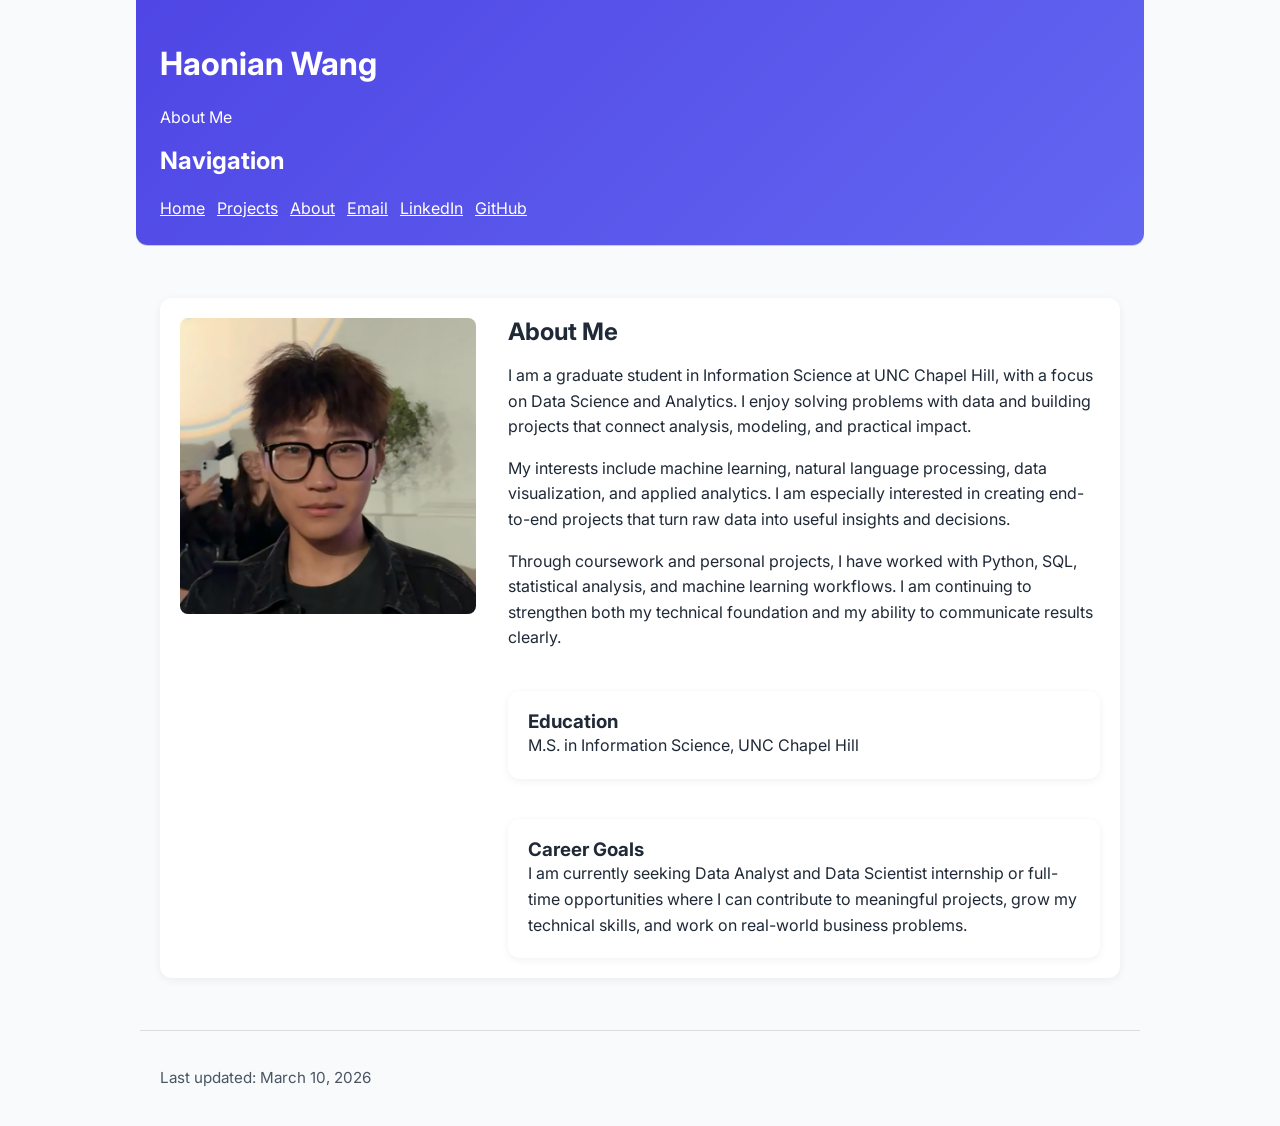
==== about.html @ 11d01f4a "Add files via upload" ====
<!doctype html>
<html lang="en">
<head>
  <meta charset="utf-8">
  <meta name="viewport" content="width=device-width, initial-scale=1">
  <title>Haonian Wang | About</title>
  <link rel="stylesheet" href="styles.css">
  <link rel="preconnect" href="https://fonts.googleapis.com">
  <link rel="preconnect" href="https://fonts.gstatic.com" crossorigin>
  <link href="https://fonts.googleapis.com/css2?family=Inter:wght@400;600;700&display=swap" rel="stylesheet">
</head>

<body>
<header>
  <h1>Haonian Wang</h1>
  <p>About Me</p>

  <nav aria-label="Site navigation">
    <h2>Navigation</h2>
    <ul class="nav-links">
      <li><a href="index.html">Home</a></li>
      <li><a href="projects.html">Projects</a></li>
      <li><a href="about.html">About</a></li>
      <li><a href="mailto:frankwhn0227@outlook.com">Email</a></li>
      <li>
        <a href="https://www.linkedin.com/in/haonian-wang-465636354"
           target="_blank"
           rel="noopener">
          LinkedIn
        </a>
      </li>
      <li><a href="https://github.com/Havent-seen" target="_blank" rel="noopener">GitHub</a></li>
    </ul>
  </nav>
</header>

<main>
  <section id="about-page">
    <div class="about-image">
      <img src="profile.jpg" alt="Portrait of Haonian Wang">
    </div>

    <div class="about-content">
      <h2>About Me</h2>
      <p>
        I am a graduate student in Information Science at UNC Chapel Hill, with a focus on Data Science and Analytics.
        I enjoy solving problems with data and building projects that connect analysis, modeling, and practical impact.
      </p>

      <p>
        My interests include machine learning, natural language processing, data visualization, and applied analytics.
        I am especially interested in creating end-to-end projects that turn raw data into useful insights and decisions.
      </p>

      <p>
        Through coursework and personal projects, I have worked with Python, SQL, statistical analysis, and machine learning workflows.
        I am continuing to strengthen both my technical foundation and my ability to communicate results clearly.
      </p>

      <section>
        <h3>Education</h3>
        <p>
          M.S. in Information Science, UNC Chapel Hill
        </p>
      </section>

      <section>
        <h3>Career Goals</h3>
        <p>
          I am currently seeking Data Analyst and Data Scientist internship or full-time opportunities where I can contribute
          to meaningful projects, grow my technical skills, and work on real-world business problems.
        </p>
      </section>
    </div>
  </section>
</main>

<footer>
  <p>Last updated: <time datetime="2026-03-10">March 10, 2026</time></p>
</footer>
</body>
</html>
---- styles.css ----
body {
  margin: 0;
  padding: 0;
  font-family: "Inter", system-ui, -apple-system, "Segoe UI", Roboto, Arial, sans-serif;
  line-height: 1.6;
  background-color: #f8fafc;
  color: #1f2937;
}

header,
main,
footer {
  max-width: 960px;
  margin: 0 auto;
  padding: 1.25rem;
}

header {
  border-bottom: 1px solid #ccc;
  padding: 1.5rem;
  background: linear-gradient(135deg, #4f46e5, #6366f1);
  color: #ffffff;
  border-radius: 0 0 0.75rem 0.75rem;
}

header h1,
header p,
header a {
  color: #ffffff;
}


.subtitle {
  margin-top: 0.25rem;
  color: #e5e7eb;
}

section {
  margin-top: 1.5rem;
  background-color: #ffffff;
  padding: 1.25rem;
  border-radius: 0.75rem;
  box-shadow: 0 2px 8px rgba(0, 0, 0, 0.06);
}

h1,
h2,
h3 {
  line-height: 1.2;
}

h2 {
  margin-top: 0;
}

ul, ol {
  padding-left: 1.25rem;
}

a {
  color: inherit;
}

a:focus {
  outline: 2px solid #111827;
  outline-offset: 2px;
}

footer {
  border-top: 1px solid #ddd;
  margin-top: 2rem;
  color: #4b5563;
  font-size: 0.95rem;
}

#hero img {
  max-width: 320px;
  width: 100%;
  height: auto;
  display: block;
  margin: 2rem auto;
  border-radius: 0.75rem;
  filter: grayscale(15%);
}

#hero {
  position: relative;
  text-align: center;
}

.hero-text {
  position: absolute;
  bottom: 1.5rem;
  left: 50%;
  transform: translateX(-50%);
  color: #ffffff;
  background: rgba(0, 0, 0, 0.55);
  padding: 0.75rem 1.25rem;
  border-radius: 0.5rem;
  text-align: center;
}

.hero-text h2 {
  margin: 0;
  font-size: 1.25rem;
}

.hero-text p {
  margin: 0;
  font-size: 0.9rem;
}

.nav-links {
  list-style: none;
  padding: 0;
  margin: 0.75rem 0 0;
  display: flex;
  flex-wrap: wrap;
  gap: 0.75rem;
  align-items: center;
}

.nav-links li {
  margin: 0;
}


#projects {
  margin-top: 2rem;
}

.projects-grid {
  display: grid;
  grid-template-columns: 1fr;
  gap: 2rem;
  margin-top: 1rem;
}

#projects article {
  display: flex;
  flex-direction: column;
  gap: 0.75rem;
  padding: 1.5rem;
  border: 1px solid #e5e7eb;
  border-radius: 0.75rem;
  background-color: #ffffff;
}

.project-body {
  display: flex;
  flex-direction: column;
  gap: 0.5rem;
}

.project-body h3,
.project-body p {
  margin: 0;
}

.project-img {
  width: 100%;
  height: auto;
  display: block;
  border-radius: 0.75rem;
}

@media (min-width: 800px) {
  .projects-grid {
    grid-template-columns: 1fr 1fr;
  }

  /* Inner layout changes: image + text side-by-side */
  #projects article {
    flex-direction: row;
    align-items: flex-start;
  }

  .project-img {
    width: 180px;
    flex: 0 0 180px;
  }
  .project-body {
    flex: 1;
  }
}

/* About page layout */
#about-page {
  display: flex;
  flex-direction: column;
  gap: 1.5rem;
  margin-top: 2rem;
}

.about-image img {
  width: 100%;
  max-width: 320px;
  height: auto;
  display: block;
  margin: 0 auto;
  border-radius: 0.5rem;
}

.about-content {
  display: flex;
  flex-direction: column;
  gap: 1rem;
}

.about-content h2,
.about-content h3,
.about-content p {
  margin: 0;
}

@media (min-width: 800px) {
  #about-page {
    display: grid;
    grid-template-columns: 1fr 2fr;
    gap: 2rem;
    align-items: start;
  }

  .about-image img {
    max-width: 100%;
    margin: 0;
  }
}
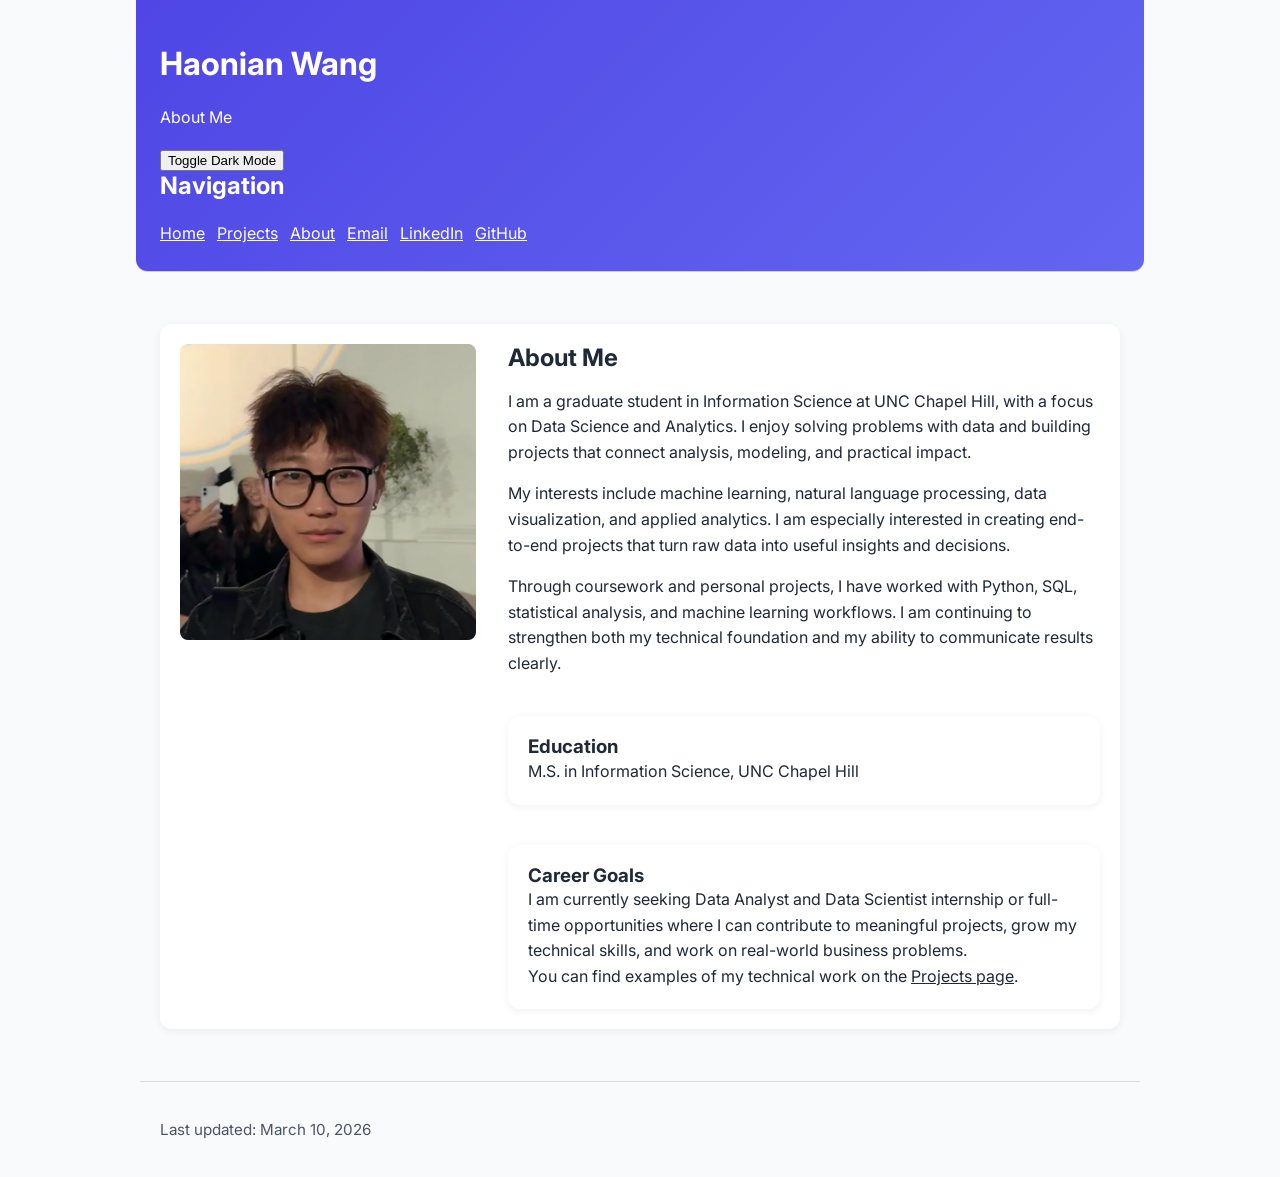
==== commit 99313975: "Add files via upload" ====
--- a/about.html
+++ b/about.html
@@ -14,7 +14,7 @@
 <header>
   <h1>Haonian Wang</h1>
   <p>About Me</p>
-
+  <button id="theme-toggle">Toggle Dark Mode</button>
   <nav aria-label="Site navigation">
     <h2>Navigation</h2>
     <ul class="nav-links">
@@ -70,6 +70,9 @@
           I am currently seeking Data Analyst and Data Scientist internship or full-time opportunities where I can contribute
           to meaningful projects, grow my technical skills, and work on real-world business problems.
         </p>
+	<p>
+  	  You can find examples of my technical work on the <a href="projects.html">Projects page</a>.
+	</p>
       </section>
     </div>
   </section>
@@ -78,5 +81,6 @@
 <footer>
   <p>Last updated: <time datetime="2026-03-10">March 10, 2026</time></p>
 </footer>
+<script src="script.js"></script>
 </body>
 </html>
--- a/styles.css
+++ b/styles.css
@@ -225,4 +225,67 @@
     max-width: 100%;
     margin: 0;
   }
+}
+
+.hidden {
+  display: none;
+}
+
+.toggle-btn {
+  align-self: flex-start;
+  padding: 0.6rem 1rem;
+  border: none;
+  border-radius: 0.5rem;
+  background-color: #4f46e5;
+  color: #ffffff;
+  font: inherit;
+  cursor: pointer;
+}
+
+.toggle-btn:hover {
+  background-color: #4338ca;
+}
+
+.toggle-btn:focus {
+  outline: 2px solid #111827;
+  outline-offset: 2px;
+}
+
+.project-details {
+  margin-top: 0.75rem;
+  padding: 0.9rem 1rem;
+  background-color: #f3f4f6;
+  border-left: 4px solid #6366f1;
+  border-radius: 0.5rem;
+}
+
+.filter-buttons {
+  margin-top: 1rem;
+  display: flex;
+  gap: 0.5rem;
+}
+
+.filter-buttons button {
+  padding: 0.5rem 0.9rem;
+  border: none;
+  border-radius: 0.5rem;
+  background-color: #e5e7eb;
+  cursor: pointer;
+}
+
+.filter-buttons button:hover {
+  background-color: #d1d5db;
+}
+
+body.dark-mode {
+  background-color: #111827;
+  color: #f9fafb;
+}
+
+body.dark-mode section {
+  background-color: #1f2937;
+}
+
+body.dark-mode header {
+  background: #111827;
 }
